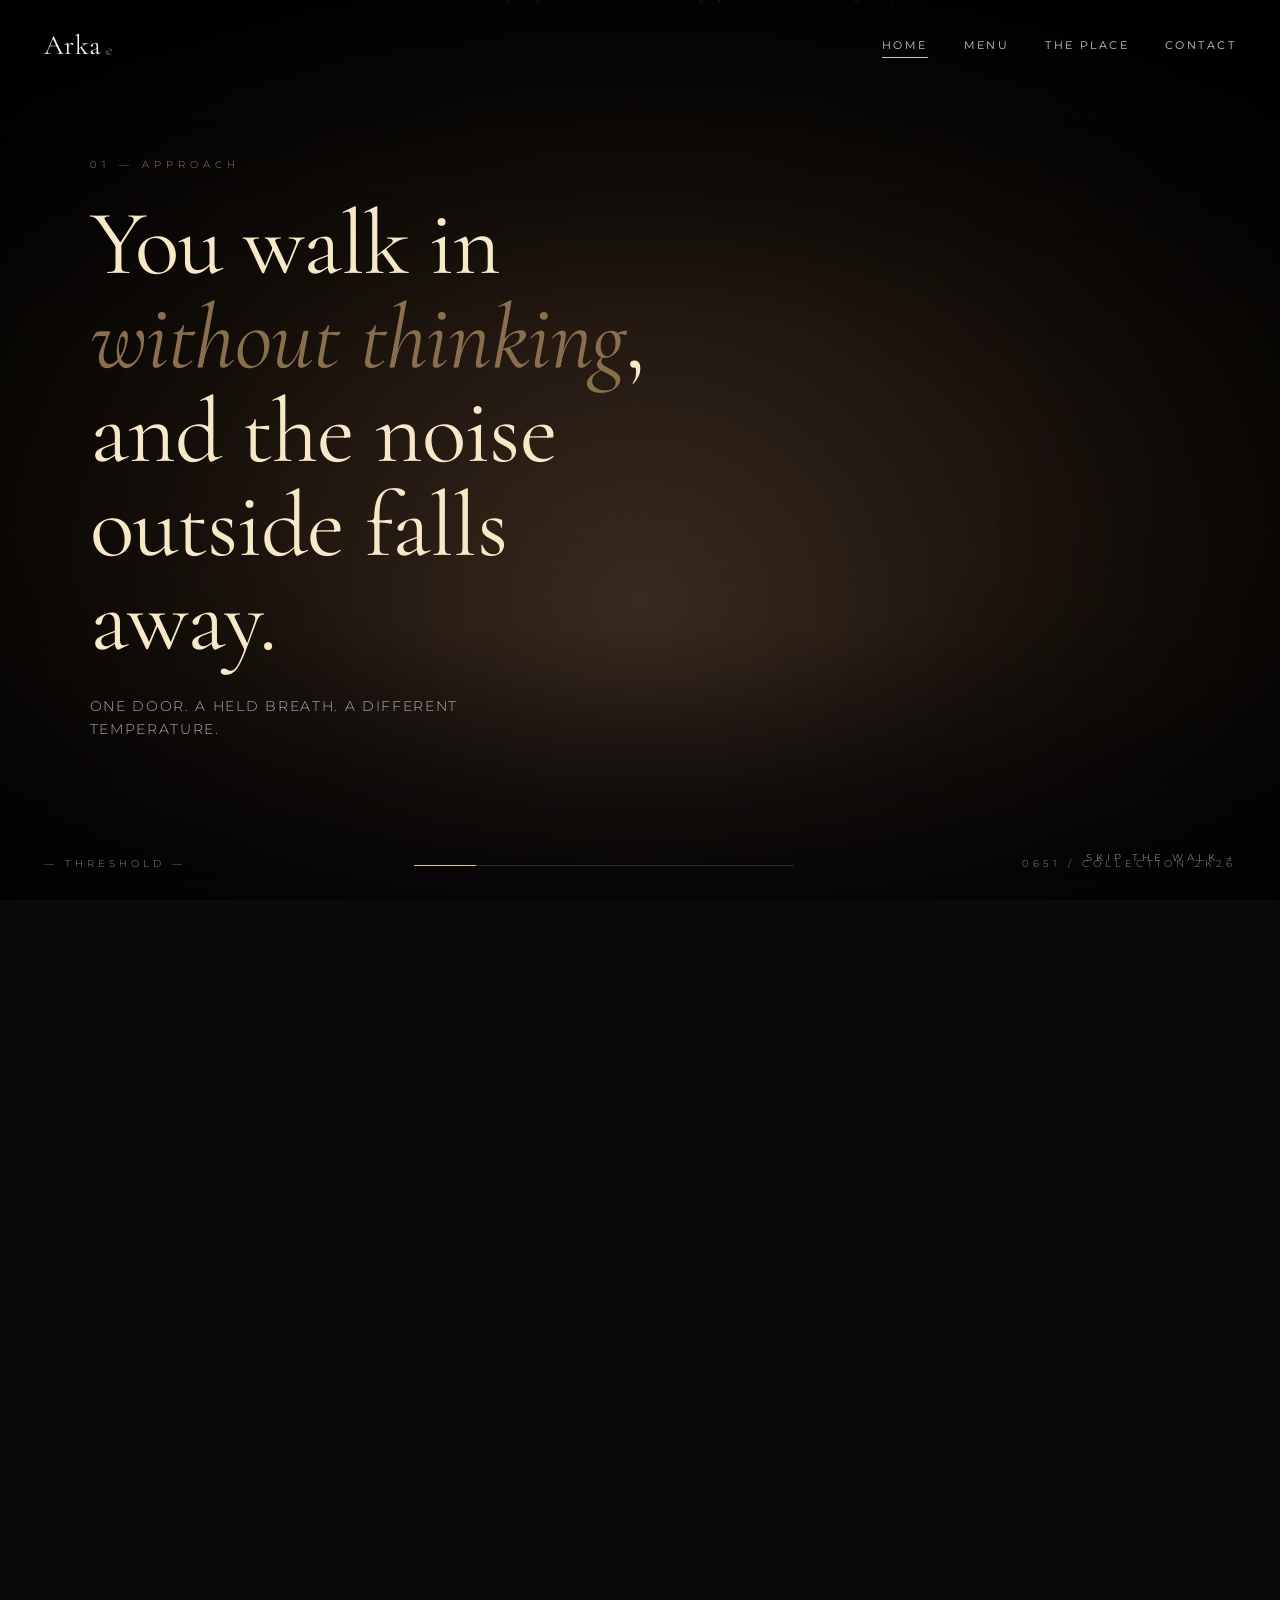
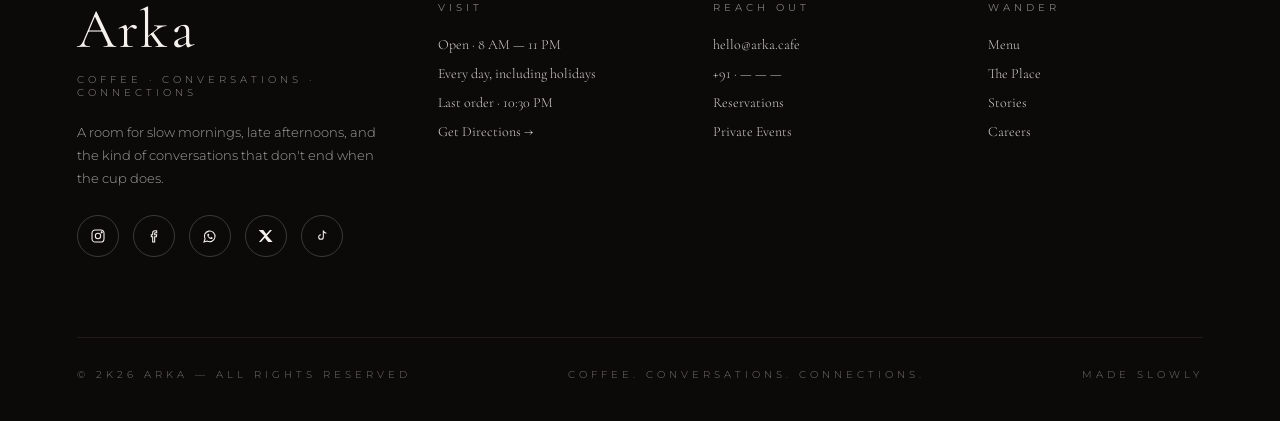
==== index.html @ 157d31a4 "Implement Arka site, fix menu nav overlap, add Liquid Glass to items - Drop in the four design pages" ====
<!doctype html>
<html lang="en">
<head>
<meta charset="utf-8" />
<meta name="viewport" content="width=device-width,initial-scale=1" />
<title>Arka — Coffee. Conversations. Connections.</title>
<link rel="stylesheet" href="styles.css" />
<style>
  /* ---------- Landing-specific ---------- */
  body { background: #0c0a09; cursor: default; }

  /* The walk. We use 700vh of scroll, sticky stage holds the camera */
  .walk-track { height: 700vh; position: relative; }
  .stage {
    position: sticky; top: 0;
    width: 100vw; height: 100vh;
    overflow: hidden;
    background: #07060a;
  }

  /* Layered backplates — depth-stacked images that translateZ on scroll */
  .scene {
    position: absolute;
    inset: 0;
    transform-style: preserve-3d;
    will-change: transform;
  }
  .layer {
    position: absolute;
    inset: 0;
    background-size: cover;
    background-position: center;
    background-repeat: no-repeat;
    will-change: transform, opacity, filter;
    z-index: 10;
  }

  /* Atmospheric depth fog — vignette overlay */
  .fog {
    position: absolute;
    inset: 0;
    pointer-events: none;
    background:
      radial-gradient(ellipse 80% 60% at 50% 55%, transparent 0%, transparent 35%, rgba(0,0,0,0.55) 75%, rgba(0,0,0,0.92) 100%),
      linear-gradient(180deg, rgba(7,6,10,0.4) 0%, transparent 30%, transparent 70%, rgba(7,6,10,0.7) 100%);
    z-index: 30;
  }
  .grain {
    position: absolute; inset: 0;
    pointer-events: none;
    opacity: 0.08;
    mix-blend-mode: overlay;
    background-image: url("data:image/svg+xml,%3Csvg viewBox='0 0 200 200' xmlns='http://www.w3.org/2000/svg'%3E%3Cfilter id='n'%3E%3CfeTurbulence type='fractalNoise' baseFrequency='0.9' /%3E%3C/filter%3E%3Crect width='100%25' height='100%25' filter='url(%23n)' /%3E%3C/svg%3E");
    z-index: 35;
  }

  /* Ambient particles (dust/embers) */
  .particles { position: absolute; inset: 0; pointer-events: none; z-index: 25; }
  .particle {
    position: absolute;
    width: 2px; height: 2px;
    border-radius: 50%;
    background: rgba(201,183,159,0.7);
    box-shadow: 0 0 6px rgba(201,183,159,0.5);
    animation: drift linear infinite;
  }
  @keyframes drift {
    0%   { transform: translate(0, 100vh) scale(.6); opacity: 0; }
    8%   { opacity: 0.7; }
    50%  { opacity: 0.9; }
    92%  { opacity: 0.6; }
    100% { transform: translate(40px, -120px) scale(.4); opacity: 0; }
  }

  /* Hero wordmark — big, fades on walk */
  .hero-mark {
    position: absolute;
    inset: 0;
    display: flex;
    flex-direction: column;
    align-items: center;
    justify-content: center;
    z-index: 50;
    pointer-events: none;
    mix-blend-mode: screen;
  }
  .hero-mark .symbol {
    font-family: 'Cormorant Garamond', serif;
    font-style: italic;
    font-size: clamp(120px, 22vw, 320px);
    line-height: 0.85;
    color: #f7e8c8;
    letter-spacing: -0.06em;
    position: relative;
    text-shadow: 0 0 60px rgba(247,232,200,0.25);
  }
  .hero-mark .symbol::after {
    content: '.';
    font-style: normal;
    font-size: 0.32em;
    position: absolute;
    right: -0.18em;
    bottom: 0.18em;
  }
  .hero-mark .word {
    margin-top: 12px;
    font-family: 'Cormorant Garamond', serif;
    font-size: clamp(64px, 12vw, 180px);
    line-height: 0.9;
    letter-spacing: 0.18em;
    color: #f7e8c8;
    font-weight: 400;
    text-shadow: 0 0 40px rgba(247,232,200,0.2);
  }
  .hero-mark .tag {
    margin-top: 30px;
    font-family: 'Montserrat', sans-serif;
    font-size: 11px;
    letter-spacing: 0.55em;
    color: rgba(247,232,200,0.75);
    text-transform: uppercase;
  }

  /* Step content (text overlays tied to scroll depth) */
  .step {
    position: absolute;
    inset: 0;
    display: flex;
    align-items: center;
    justify-content: center;
    z-index: 60;
    pointer-events: none;
    opacity: 0;
    transform: translateY(20px);
    transition: opacity 1s ease, transform 1s ease, filter 1s ease;
    filter: blur(8px);
    text-align: center;
    padding: 0 6vw;
  }
  .step.in {
    opacity: 1;
    transform: none;
    filter: blur(0);
  }
  .step .index {
    font-family: 'Montserrat', sans-serif;
    font-size: 10px;
    letter-spacing: 0.5em;
    color: rgba(201,183,159,0.7);
    text-transform: uppercase;
    margin-bottom: 26px;
  }
  .step h2 {
    font-family: 'Cormorant Garamond', serif;
    font-weight: 400;
    font-size: clamp(48px, 7.2vw, 110px);
    line-height: 1.02;
    letter-spacing: -0.01em;
    color: #f7e8c8;
    max-width: 16ch;
    text-wrap: pretty;
  }
  .step h2 em {
    font-style: italic;
    color: var(--bronze);
    font-weight: 400;
  }
  .step p {
    margin-top: 28px;
    font-family: 'Montserrat', sans-serif;
    font-weight: 300;
    font-size: 14px;
    line-height: 1.7;
    letter-spacing: 0.12em;
    color: rgba(245,242,237,0.7);
    max-width: 48ch;
    text-transform: uppercase;
  }

  /* Step alignments — give variety to break "centered slide" feeling */
  .step.left  { justify-content: flex-start; text-align: left; padding-left: 7vw; }
  .step.right { justify-content: flex-end; text-align: right; padding-right: 7vw; }
  .step.left .inner, .step.right .inner { max-width: 620px; }

  /* Side caption (depth marker, like camera HUD) */
  .hud {
    position: fixed;
    bottom: 30px;
    left: 44px;
    right: 44px;
    z-index: 90;
    display: flex;
    justify-content: space-between;
    align-items: flex-end;
    pointer-events: none;
    font-family: 'Montserrat', sans-serif;
    font-size: 10px;
    letter-spacing: 0.4em;
    color: rgba(245,242,237,0.55);
    text-transform: uppercase;
  }
  .hud .progress {
    width: 220px;
    height: 1px;
    background: rgba(245,242,237,0.15);
    position: relative;
    margin: 0 24px 4px;
    flex: 1;
    max-width: 380px;
  }
  .hud .progress::after {
    content: '';
    position: absolute;
    left: 0; top: 0; height: 1px;
    width: var(--p, 0%);
    background: rgba(247,232,200,0.85);
    transition: width .15s linear;
  }
  .hud .stage-label {
    transition: opacity .4s;
  }

  /* Scroll cue */
  .scroll-cue {
    position: absolute;
    bottom: 60px;
    left: 50%;
    transform: translateX(-50%);
    z-index: 70;
    text-align: center;
    font-family: 'Montserrat', sans-serif;
    font-size: 10px;
    letter-spacing: 0.45em;
    color: rgba(247,232,200,0.6);
    text-transform: uppercase;
    transition: opacity .6s;
  }
  .scroll-cue .line {
    width: 1px;
    height: 60px;
    background: linear-gradient(to bottom, transparent, rgba(247,232,200,0.7), transparent);
    margin: 12px auto 0;
    animation: cueDrift 2.6s ease-in-out infinite;
  }
  @keyframes cueDrift {
    0%, 100% { transform: translateY(0); opacity: 0.4; }
    50%      { transform: translateY(8px); opacity: 1; }
  }

  /* Final panel — appears after the walk completes */
  .arrival {
    position: absolute;
    inset: 0;
    z-index: 80;
    display: flex;
    align-items: center;
    justify-content: center;
    opacity: 0;
    pointer-events: none;
    transition: opacity 1.2s ease;
  }
  .arrival.in {
    opacity: 1;
    pointer-events: auto;
  }
  .arrival-card {
    width: min(92vw, 720px);
    padding: 56px 60px 52px;
    border-radius: 28px;
    color: var(--cream);
    text-align: center;
  }
  .arrival-card .eyebrow {
    font-family: 'Montserrat', sans-serif;
    font-size: 10px;
    letter-spacing: 0.5em;
    color: rgba(247,232,200,0.7);
    text-transform: uppercase;
  }
  .arrival-card h3 {
    font-family: 'Cormorant Garamond', serif;
    font-weight: 400;
    font-size: clamp(40px, 5vw, 64px);
    line-height: 1.05;
    letter-spacing: -0.01em;
    margin-top: 22px;
  }
  .arrival-card h3 em { font-style: italic; color: var(--sand); }
  .arrival-card p {
    margin-top: 22px;
    font-size: 13px;
    line-height: 1.85;
    letter-spacing: 0.06em;
    color: rgba(245,242,237,0.75);
    max-width: 44ch;
    margin-left: auto; margin-right: auto;
  }
  .arrival-actions {
    margin-top: 38px;
    display: flex;
    gap: 14px;
    justify-content: center;
    flex-wrap: wrap;
  }
  .btn {
    display: inline-flex;
    align-items: center;
    gap: 12px;
    padding: 16px 28px;
    border-radius: 999px;
    font-family: 'Montserrat', sans-serif;
    font-size: 11px;
    letter-spacing: 0.32em;
    text-transform: uppercase;
    cursor: pointer;
    border: 1px solid transparent;
    transition: all .35s ease;
  }
  .btn.solid {
    background: var(--cream);
    color: var(--ink);
  }
  .btn.solid:hover { background: #fff; transform: translateY(-1px); }
  .btn.ghost {
    background: transparent;
    color: var(--cream);
    border-color: rgba(245,242,237,0.3);
  }
  .btn.ghost:hover { border-color: var(--cream); background: rgba(255,255,255,0.05); }
  .btn .arrow {
    width: 14px; height: 14px;
    border-top: 1px solid currentColor;
    border-right: 1px solid currentColor;
    transform: rotate(45deg);
    margin-left: 4px;
    transition: transform .35s;
  }
  .btn:hover .arrow { transform: rotate(45deg) translate(2px, -2px); }

  /* Footer arrives below the walk */
  .arka-footer {
    background: #0c0a09;
    color: var(--cream);
    padding: 100px 6vw 40px;
    border-top: 1px solid rgba(245,242,237,0.08);
    position: relative;
    z-index: 1;
  }
  .footer-grid {
    display: grid;
    grid-template-columns: 1.4fr 1fr 1fr 1fr;
    gap: 60px;
    max-width: 1400px;
    margin: 0 auto;
  }
  .footer-grid h4 {
    font-family: 'Montserrat', sans-serif;
    font-size: 10px;
    letter-spacing: 0.4em;
    color: rgba(245,242,237,0.5);
    text-transform: uppercase;
    margin-bottom: 22px;
    font-weight: 400;
  }
  .footer-grid ul { list-style: none; }
  .footer-grid li { margin-bottom: 12px; font-size: 14px; font-family: 'Cormorant Garamond', serif; opacity: 0.85; }
  .footer-grid li a { transition: opacity .25s; }
  .footer-grid li a:hover { opacity: 0.6; }
  .footer-brand .logo {
    font-family: 'Cormorant Garamond', serif;
    font-size: 56px;
    line-height: 1;
    letter-spacing: 0.04em;
  }
  .footer-brand .tagline {
    margin-top: 16px;
    font-family: 'Montserrat', sans-serif;
    font-size: 10px;
    letter-spacing: 0.4em;
    color: rgba(245,242,237,0.55);
    text-transform: uppercase;
  }
  .footer-brand p {
    margin-top: 22px;
    font-size: 13px;
    line-height: 1.75;
    color: rgba(245,242,237,0.65);
    max-width: 36ch;
  }
  .socials {
    display: flex;
    gap: 14px;
    margin-top: 26px;
  }
  .social-btn {
    width: 42px; height: 42px;
    border-radius: 50%;
    border: 1px solid rgba(245,242,237,0.2);
    display: inline-flex;
    align-items: center;
    justify-content: center;
    transition: all .3s ease;
    color: var(--cream);
    cursor: pointer;
  }
  .social-btn:hover { border-color: var(--sand); color: var(--sand); transform: translateY(-2px); }
  .social-btn svg { width: 16px; height: 16px; }
  .footer-bottom {
    max-width: 1400px;
    margin: 80px auto 0;
    padding-top: 30px;
    border-top: 1px solid rgba(245,242,237,0.08);
    display: flex;
    justify-content: space-between;
    align-items: center;
    font-family: 'Montserrat', sans-serif;
    font-size: 10px;
    letter-spacing: 0.4em;
    color: rgba(245,242,237,0.45);
    text-transform: uppercase;
    flex-wrap: wrap;
    gap: 16px;
  }

  /* Skip walk button */
  .skip-walk {
    position: fixed;
    bottom: 28px;
    right: 32px;
    z-index: 95;
    font-family: 'Montserrat', sans-serif;
    font-size: 10px;
    letter-spacing: 0.4em;
    text-transform: uppercase;
    color: rgba(247,232,200,0.5);
    cursor: pointer;
    background: transparent;
    border: none;
    transition: color .3s;
    padding: 8px 12px;
  }
  .skip-walk:hover { color: var(--cream); }

  /* Image-on-scene treatment — desaturate slightly until "in focus" */
  .layer.deep   { filter: brightness(0.45) saturate(0.7) blur(1px); transform: scale(1.15); }
  .layer.mid    { filter: brightness(0.55) saturate(0.8); transform: scale(1.08); }
  .layer.near   { filter: brightness(0.7) saturate(0.9);  }

  /* "Walking" sway — tiny continuous camera bob */
  @keyframes walk-bob {
    0%, 100% { transform: translate3d(0, 0, 0) rotateZ(0); }
    25%      { transform: translate3d(-3px, -1.5px, 0) rotateZ(0.12deg); }
    50%      { transform: translate3d(0, -3px, 0) rotateZ(0); }
    75%      { transform: translate3d(3px, -1.5px, 0) rotateZ(-0.12deg); }
  }
  .stage-inner {
    position: absolute;
    inset: 0;
    animation: walk-bob 5.2s ease-in-out infinite;
    will-change: transform;
  }

  @media (max-width: 720px) {
    .footer-grid { grid-template-columns: 1fr 1fr; }
    .arka-nav { padding: 22px 24px; }
    .arka-nav .links { display: none; }
    .hud { left: 24px; right: 24px; }
  }
</style>
</head>
<body>

<!-- ============ NAV ============ -->
<nav class="arka-nav">
  <a href="index.html" class="wordmark">
    <span class="serif">Arka</span><sup>©</sup>
  </a>
  <div class="links">
    <a href="index.html" class="active">Home</a>
    <a href="menu.html">Menu</a>
    <a href="the-place.html">The Place</a>
    <a href="#contact">Contact</a>
  </div>
</nav>

<!-- ============ THE WALK ============ -->
<div class="walk-track" id="walkTrack">
  <div class="stage" id="stage">
    <div class="stage-inner">

      <!-- Scenes are layered backdrops; each fades in at its scroll range -->
      <div class="scene" id="scenes">
        <!-- Scene 1: dim entrance — out the window, dusk/nightfall -->
        <div class="layer deep" data-scene="0" style="background-image: linear-gradient(180deg, #0a0807 0%, #1a1410 60%, #2a1d14 100%);"></div>
        <!-- Scene 2: doorway / threshold -->
        <div class="layer mid" data-scene="1" data-img="threshold" style="background: radial-gradient(ellipse at 50% 65%, #6b4a30 0%, #3d2818 35%, #150d08 75%, #07050a 100%);"></div>
        <!-- Scene 3: interior — tables and chairs (reused brand image style) -->
        <div class="layer near" data-scene="2" data-img="interior" style="background: radial-gradient(ellipse at 35% 50%, #c9a37a 0%, #8a6f4e 25%, #3a2a1c 60%, #100a08 100%);"></div>
        <!-- Scene 4: at the bar — coffee grinder / barista -->
        <div class="layer near" data-scene="3" data-img="bar" style="background: radial-gradient(ellipse at 55% 55%, #d4a87a 0%, #7a5a38 22%, #2a1d12 55%, #08060a 100%);"></div>
        <!-- Scene 5: the cup — close-up -->
        <div class="layer near" data-scene="4" data-img="cup" style="background: radial-gradient(circle at 50% 55%, #f7e8c8 0%, #c9a37a 8%, #6b4a30 22%, #1a120c 55%, #07050a 100%);"></div>
        <!-- Scene 6: the rest — quiet moment, plant light -->
        <div class="layer near" data-scene="5" data-img="rest" style="background: radial-gradient(ellipse at 70% 40%, #c9b79f 0%, #8a6f4e 18%, #2f2a27 50%, #0c0a09 100%);"></div>
      </div>

      <!-- Particles -->
      <div class="particles" id="particles"></div>

      <!-- Fog overlay -->
      <div class="fog"></div>
      <div class="grain"></div>

      <!-- HERO -->
      <div class="hero-mark" id="hero">
        <div class="symbol serif" aria-hidden="true">A<span style="font-style:normal">r</span>ka</div>
        <div class="tag">Coffee · Conversations · Connections</div>
      </div>

      <!-- Walk steps — content tied to scroll depth -->
      <div class="step left" data-step="1">
        <div class="inner">
          <div class="index">01 — Approach</div>
          <h2>You walk in <em>without thinking</em>, and the noise outside falls away.</h2>
          <p>One door. A held breath. A different temperature.</p>
        </div>
      </div>

      <div class="step" data-step="2">
        <div class="inner">
          <div class="index">02 — Inside</div>
          <h2>A room <em>built for slowness</em> — wood, plant-light, soft chairs.</h2>
          <p>No queue energy. No hurry. Just somewhere to sit.</p>
        </div>
      </div>

      <div class="step right" data-step="3">
        <div class="inner">
          <div class="index">03 — At the Bar</div>
          <h2>Beans ground <em>this morning</em>. Water at the right temperature. A barista who notices.</h2>
          <p>Single origin. House blend. Whatever you take it like.</p>
        </div>
      </div>

      <div class="step" data-step="4">
        <div class="inner">
          <div class="index">04 — The Cup</div>
          <h2>The first sip is <em>quieter</em> than you expected.</h2>
          <p>That's the point.</p>
        </div>
      </div>

      <div class="step left" data-step="5">
        <div class="inner">
          <div class="index">05 — Stay a While</div>
          <h2>Read something. Talk to someone. <em>Or don't.</em></h2>
          <p>You'll know when it's time to go.</p>
        </div>
      </div>

      <!-- Arrival panel — appears at end of walk -->
      <div class="arrival" id="arrival">
        <div class="arrival-card liquid-glass">
          <div class="eyebrow">— You've Arrived —</div>
          <h3>Welcome to <em>Arka</em>.</h3>
          <p>You can sit anywhere. The menu is simple, the coffee is honest, and the conversation is yours.</p>
          <div class="arrival-actions">
            <a href="menu.html" class="btn solid">Open the Menu <span class="arrow"></span></a>
            <a href="welcome.html" class="btn ghost">Read More <span class="arrow"></span></a>
          </div>
        </div>
      </div>

      <!-- HUD: depth, distance walked -->
      <div class="hud">
        <div class="stage-label" id="hudLabel">— PROLOGUE —</div>
        <div class="progress" id="hudProgress"></div>
        <div>0651 / Collection 2K26</div>
      </div>

      <!-- Scroll cue (only at very start) -->
      <div class="scroll-cue" id="scrollCue">
        Scroll to walk in
        <div class="line"></div>
      </div>

    </div>
  </div>
</div>

<button class="skip-walk" id="skipWalk">Skip the Walk →</button>

<!-- ============ FOOTER ============ -->
<footer class="arka-footer" id="contact">
  <div class="footer-grid">
    <div class="footer-brand">
      <div class="logo serif">Arka</div>
      <div class="tagline">Coffee · Conversations · Connections</div>
      <p>A room for slow mornings, late afternoons, and the kind of conversations that don't end when the cup does.</p>
      <div class="socials">
        <a href="#" class="social-btn" aria-label="Instagram">
          <svg viewBox="0 0 24 24" fill="none" stroke="currentColor" stroke-width="1.6"><rect x="3" y="3" width="18" height="18" rx="5"/><circle cx="12" cy="12" r="4"/><circle cx="17.5" cy="6.5" r="0.8" fill="currentColor"/></svg>
        </a>
        <a href="#" class="social-btn" aria-label="Facebook">
          <svg viewBox="0 0 24 24" fill="none" stroke="currentColor" stroke-width="1.6"><path d="M14 7h2V4h-2.5C11.6 4 10 5.6 10 7.5V10H8v3h2v8h3v-8h2.5l.5-3H13V8c0-.6.4-1 1-1z"/></svg>
        </a>
        <a href="#" class="social-btn" aria-label="WhatsApp">
          <svg viewBox="0 0 24 24" fill="none" stroke="currentColor" stroke-width="1.6"><path d="M3 21l1.6-4.5a8 8 0 1 1 3 3L3 21z"/><path d="M9 11c.5 1.5 2 3 3.5 3.5l1.5-1 2 1c0 1-.5 2-2 2-3 0-6-3-6-6 0-1.5 1-2 2-2l1 2-1 1.5z" fill="currentColor" stroke="none"/></svg>
        </a>
        <a href="#" class="social-btn" aria-label="X / Twitter">
          <svg viewBox="0 0 24 24" fill="currentColor"><path d="M18 3h3l-7.5 8.6L22 21h-6.8l-5-6.5L4.5 21H1.5l8-9.2L1 3h6.9l4.5 6 5.6-6z"/></svg>
        </a>
        <a href="#" class="social-btn" aria-label="TikTok">
          <svg viewBox="0 0 24 24" fill="none" stroke="currentColor" stroke-width="1.6"><path d="M14 4v9.5a3.5 3.5 0 1 1-3.5-3.5"/><path d="M14 4c.5 2 2 3.5 4.5 4"/></svg>
        </a>
      </div>
    </div>

    <div>
      <h4>Visit</h4>
      <ul>
        <li>Open · 8 AM — 11 PM</li>
        <li>Every day, including holidays</li>
        <li>Last order · 10:30 PM</li>
        <li><a href="#">Get Directions →</a></li>
      </ul>
    </div>

    <div>
      <h4>Reach Out</h4>
      <ul>
        <li><a href="#">hello@arka.cafe</a></li>
        <li><a href="#">+91 · — — —</a></li>
        <li><a href="#">Reservations</a></li>
        <li><a href="#">Private Events</a></li>
      </ul>
    </div>

    <div>
      <h4>Wander</h4>
      <ul>
        <li><a href="menu.html">Menu</a></li>
        <li><a href="the-place.html">The Place</a></li>
        <li><a href="#">Stories</a></li>
        <li><a href="#">Careers</a></li>
      </ul>
    </div>
  </div>

  <div class="footer-bottom">
    <div>© 2K26 Arka — All rights reserved</div>
    <div>Coffee. Conversations. Connections.</div>
    <div>Made slowly</div>
  </div>
</footer>

<script>
  // Swallow harmless ResizeObserver loop warning
  window.addEventListener('error', (e) => {
    if (e.message && e.message.includes('ResizeObserver loop')) {
      e.stopImmediatePropagation();
      e.preventDefault();
    }
  });

  /* ============ The Walk Engine ============ */

  // Cinematic CSS scenes (always render, no network)
  const SCENE_GRADS = {
    threshold: 'radial-gradient(ellipse at 50% 65%, #6b4a30 0%, #3d2818 35%, #150d08 75%, #07050a 100%)',
    interior:  'radial-gradient(ellipse at 35% 50%, #c9a37a 0%, #8a6f4e 25%, #3a2a1c 60%, #100a08 100%), linear-gradient(180deg, #1a120c 0%, #2a1c12 100%)',
    bar:       'radial-gradient(ellipse at 55% 55%, #d4a87a 0%, #7a5a38 22%, #2a1d12 55%, #08060a 100%)',
    cup:       'radial-gradient(circle at 50% 55%, #f7e8c8 0%, #c9a37a 8%, #6b4a30 22%, #1a120c 55%, #07050a 100%)',
    rest:      'radial-gradient(ellipse at 70% 40%, #c9b79f 0%, #8a6f4e 18%, #2f2a27 50%, #0c0a09 100%)',
  };

  document.querySelectorAll('.layer[data-img]').forEach(el => {
    const k = el.dataset.img;
    if (SCENE_GRADS[k] && !el.style.background) {
      el.style.background = SCENE_GRADS[k];
    }
  });

  // Particles
  const particles = document.getElementById('particles');
  for (let i = 0; i < 30; i++) {
    const p = document.createElement('div');
    p.className = 'particle';
    p.style.left = Math.random() * 100 + '%';
    p.style.animationDuration = (12 + Math.random() * 18) + 's';
    p.style.animationDelay = (-Math.random() * 30) + 's';
    p.style.opacity = (0.4 + Math.random() * 0.6);
    p.style.transform = `scale(${0.5 + Math.random() * 1.4})`;
    particles.appendChild(p);
  }

  // Walk
  const track = document.getElementById('walkTrack');
  const heroMark = document.getElementById('hero');
  const scrollCue = document.getElementById('scrollCue');
  const arrival = document.getElementById('arrival');
  const layers = [...document.querySelectorAll('.layer')];
  const steps = [...document.querySelectorAll('.step')];
  const hudLabel = document.getElementById('hudLabel');
  const hudProgress = document.getElementById('hudProgress');

  // Each layer is a depth slice. We want one to dominate per scroll range.
  // Ranges in [0..1] of total walk progress.
  const layerRanges = [
    [0.00, 0.18], // 0
    [0.05, 0.30], // 1
    [0.20, 0.45], // 2
    [0.40, 0.65], // 3
    [0.60, 0.82], // 4
    [0.78, 1.00], // 5
  ];
  const stepRanges = [
    [0.04, 0.18], // 1
    [0.20, 0.34], // 2
    [0.40, 0.54], // 3
    [0.58, 0.70], // 4
    [0.74, 0.88], // 5
  ];
  const stageLabels = [
    [0.00, 0.10, '— PROLOGUE —'],
    [0.10, 0.30, '— THRESHOLD —'],
    [0.30, 0.55, '— THE ROOM —'],
    [0.55, 0.74, '— THE BAR —'],
    [0.74, 0.92, '— THE CUP —'],
    [0.92, 1.01, '— ARRIVAL —'],
  ];

  function smoothstep(a, b, t) {
    if (b === a) return 0;
    const x = Math.max(0, Math.min(1, (t - a) / (b - a)));
    return x * x * (3 - 2 * x);
  }

  // Inertia: keep an interpolated progress that lags real scroll
  let realP = 0, smoothP = 0;
  function onScroll() {
    const trackRect = track.getBoundingClientRect();
    const total = trackRect.height - window.innerHeight;
    const scrolled = -trackRect.top;
    realP = Math.max(0, Math.min(1, scrolled / total));
  }
  window.addEventListener('scroll', onScroll, { passive: true });
  onScroll();

  function loop() {
    smoothP += (realP - smoothP) * 0.085; // inertia
    render(smoothP);
    requestAnimationFrame(loop);
  }

  function render(p) {
    // Hero fades out as walk begins
    const heroOp = 1 - smoothstep(0.0, 0.06, p);
    heroMark.style.opacity = heroOp;
    heroMark.style.transform = `translateY(${-p * 60}px) scale(${1 - p * 0.06})`;
    if (scrollCue) scrollCue.style.opacity = heroOp;

    // Scene crossfade: each layer's opacity peaks within its range
    layers.forEach((el, i) => {
      const [a, b] = layerRanges[i];
      let op = 0;
      if (p >= a && p <= b) {
        const mid = (a + b) / 2;
        const half = (b - a) / 2;
        const d = Math.abs(p - mid) / half;
        op = 1 - d * d; // peak in middle
      }
      // Forward zoom — layer scales up as we "walk past" it
      const localT = Math.max(0, Math.min(1, (p - a) / (b - a)));
      const scale = 1.02 + localT * 0.18;
      el.style.opacity = Math.max(0, op);
      el.style.transform = `scale(${scale})`;
    });

    // Steps in/out
    steps.forEach((el, i) => {
      const [a, b] = stepRanges[i];
      const visible = (p >= a - 0.01 && p <= b + 0.01);
      el.classList.toggle('in', visible);
    });

    // HUD
    hudProgress.style.setProperty('--p', (p * 100) + '%');
    const stage = stageLabels.find(([a, b]) => p >= a && p < b);
    if (stage) hudLabel.textContent = stage[2];

    // Arrival
    arrival.classList.toggle('in', p > 0.92);
  }

  loop();

  // Skip
  document.getElementById('skipWalk').addEventListener('click', () => {
    const dest = track.offsetTop + track.offsetHeight - window.innerHeight - 1;
    window.scrollTo({ top: dest, behavior: 'smooth' });
  });

  // Char reveal on hero text (fancy)
  function splitChars(el) {
    const text = el.textContent;
    el.textContent = '';
    [...text].forEach((ch, i) => {
      const s = document.createElement('span');
      s.className = 'reveal-char';
      s.textContent = ch === ' ' ? '\u00A0' : ch;
      s.style.transitionDelay = (i * 40) + 'ms';
      el.appendChild(s);
      requestAnimationFrame(() => requestAnimationFrame(() => s.classList.add('in')));
    });
  }
  // (kept simple; characters reveal on load via CSS transition delays)
</script>

</body>
</html>
---- styles.css ----
/* Arka — shared styles */
@import url('https://fonts.googleapis.com/css2?family=Cormorant+Garamond:ital,wght@0,300;0,400;0,500;0,600;0,700;1,300;1,400;1,500;1,600&family=Montserrat:wght@200;300;400;500;600;700&display=swap');

:root {
  --ink: #1A1A1A;
  --espresso: #2F2A27;
  --bronze: #8A6F4E;
  --sand: #C9B79F;
  --cream: #F5F2ED;
  --paper: #EDE6DA;
  --whisper: #FAF7F1;
}

* { box-sizing: border-box; margin: 0; padding: 0; }

html, body {
  background: var(--ink);
  color: var(--cream);
  font-family: 'Montserrat', sans-serif;
  font-weight: 300;
  -webkit-font-smoothing: antialiased;
  -moz-osx-font-smoothing: grayscale;
}
html { overflow-x: hidden; }

body {
  min-height: 100vh;
}

.serif { font-family: 'Cormorant Garamond', serif; font-weight: 400; }
.sans { font-family: 'Montserrat', sans-serif; }

a { color: inherit; text-decoration: none; }

/* Custom scrollbar — minimal */
::-webkit-scrollbar { width: 6px; height: 6px; }
::-webkit-scrollbar-track { background: rgba(0,0,0,0.4); }
::-webkit-scrollbar-thumb { background: rgba(201,183,159,0.3); border-radius: 3px; }
::-webkit-scrollbar-thumb:hover { background: rgba(201,183,159,0.5); }

/* Liquid glass — dark variant (terminal panel, dark arrival cards) */
.liquid-glass {
  background: rgba(0, 0, 0, 0.4);
  background-blend-mode: luminosity;
  backdrop-filter: blur(12px) saturate(1.2);
  -webkit-backdrop-filter: blur(12px) saturate(1.2);
  border: none;
  box-shadow: inset 0 1px 1px rgba(255, 255, 255, 0.1);
  position: relative;
  overflow: hidden;
}
.liquid-glass::before {
  content: '';
  position: absolute;
  inset: 0;
  border-radius: inherit;
  padding: 1.4px;
  background: linear-gradient(180deg,
    rgba(255,255,255,0.3) 0%, rgba(255,255,255,0.1) 20%,
    rgba(255,255,255,0) 40%, rgba(255,255,255,0) 60%,
    rgba(255,255,255,0.1) 80%, rgba(255,255,255,0.3) 100%);
  -webkit-mask: linear-gradient(#fff 0 0) content-box, linear-gradient(#fff 0 0);
  -webkit-mask-composite: xor;
  mask-composite: exclude;
  pointer-events: none;
}

/* Liquid glass — paper variant (light pages: menu items, paper cards).
   Uses two CSS vars --gx / --gy (0..100) for a pointer-following specular highlight,
   defaulting to a top-left lit glass look. */
.liquid-glass--paper {
  --gx: 30%;
  --gy: 18%;
  position: relative;
  overflow: hidden;
  background:
    radial-gradient(180% 140% at var(--gx) var(--gy),
      rgba(255,255,255,0.55) 0%,
      rgba(255,255,255,0.18) 28%,
      rgba(255,255,255,0.10) 55%,
      rgba(255,250,243,0.22) 100%),
    linear-gradient(135deg,
      rgba(255,255,255,0.42) 0%,
      rgba(255,253,247,0.18) 45%,
      rgba(255,255,255,0.34) 100%);
  background-blend-mode: screen, normal;
  backdrop-filter: blur(20px) saturate(180%);
  -webkit-backdrop-filter: blur(20px) saturate(180%);
  box-shadow:
    inset 0 1px 0 rgba(255,255,255,0.85),
    inset 0 -8px 22px -10px rgba(74,46,28,0.10),
    0 1px 2px rgba(74,46,28,0.05),
    0 14px 34px -16px rgba(74,46,28,0.22);
  transition: transform .4s cubic-bezier(.2,.6,.2,1),
              box-shadow .4s cubic-bezier(.2,.6,.2,1),
              background .35s ease;
}
/* Rotational rim — bright top, bronze-tinted bottom */
.liquid-glass--paper::before {
  content: '';
  position: absolute;
  inset: 0;
  border-radius: inherit;
  padding: 1px;
  background: linear-gradient(170deg,
    rgba(255,255,255,0.92) 0%,
    rgba(255,255,255,0.40) 22%,
    rgba(255,255,255,0.05) 50%,
    rgba(138,111,78,0.18) 78%,
    rgba(138,111,78,0.42) 100%);
  -webkit-mask: linear-gradient(#000 0 0) content-box, linear-gradient(#000 0 0);
  -webkit-mask-composite: xor;
          mask-composite: exclude;
  pointer-events: none;
  z-index: 2;
}
/* Soft elliptical specular sheen — follows --gx/--gy when set by JS */
.liquid-glass--paper::after {
  content: '';
  position: absolute;
  inset: 0;
  border-radius: inherit;
  background:
    radial-gradient(60% 40% at var(--gx) var(--gy),
      rgba(255,255,255,0.55) 0%,
      rgba(255,255,255,0.18) 35%,
      rgba(255,255,255,0) 70%);
  mix-blend-mode: screen;
  pointer-events: none;
  opacity: 0.85;
  transition: opacity .35s ease;
  z-index: 1;
}
.liquid-glass--paper:hover {
  transform: translateY(-2px);
  box-shadow:
    inset 0 1px 0 rgba(255,255,255,1),
    inset 0 -10px 26px -10px rgba(74,46,28,0.14),
    0 2px 5px rgba(74,46,28,0.07),
    0 22px 44px -16px rgba(74,46,28,0.32);
}
.liquid-glass--paper:hover::after { opacity: 1; }

@media (prefers-reduced-motion: reduce) {
  .liquid-glass--paper { transition: none; }
  .liquid-glass--paper:hover { transform: none; }
}

/* Common nav */
.arka-nav {
  position: fixed;
  top: 0; left: 0; right: 0;
  z-index: 100;
  display: flex;
  justify-content: space-between;
  align-items: center;
  padding: 28px 44px;
  pointer-events: none;
  mix-blend-mode: difference;
}
.arka-nav > * { pointer-events: auto; }
.arka-nav .wordmark {
  font-family: 'Cormorant Garamond', serif;
  font-size: 28px;
  letter-spacing: 0.01em;
  color: var(--cream);
  display: flex;
  align-items: baseline;
  gap: 4px;
}
.arka-nav .wordmark sup {
  font-size: 11px;
  letter-spacing: 0;
  opacity: 0.7;
}
.arka-nav .links {
  display: flex;
  gap: 36px;
  font-family: 'Montserrat', sans-serif;
  font-size: 11px;
  letter-spacing: 0.22em;
  text-transform: uppercase;
  font-weight: 400;
  color: var(--cream);
}
.arka-nav .links a {
  position: relative;
  padding: 8px 0;
  opacity: 0.85;
  transition: opacity .3s;
}
.arka-nav .links a:hover { opacity: 1; }
.arka-nav .links a.active::after {
  content: '';
  position: absolute;
  left: 0; right: 0; bottom: 2px;
  height: 1px;
  background: currentColor;
}

/* Logo mark — used across pages */
.arka-mark {
  display: inline-block;
  font-family: 'Cormorant Garamond', serif;
  font-style: italic;
  font-size: 30px;
  line-height: 1;
  letter-spacing: -0.05em;
  position: relative;
}
.arka-mark::after {
  content: '.';
  position: absolute;
  right: -6px;
  bottom: 0;
  font-size: 30px;
  font-style: normal;
}

/* Reveal */
.reveal-char {
  display: inline-block;
  opacity: 0;
  transform: translateY(0.4em);
  transition: opacity 0.9s cubic-bezier(.2,.6,.2,1), transform 0.9s cubic-bezier(.2,.6,.2,1);
}
.reveal-char.in { opacity: 1; transform: none; }
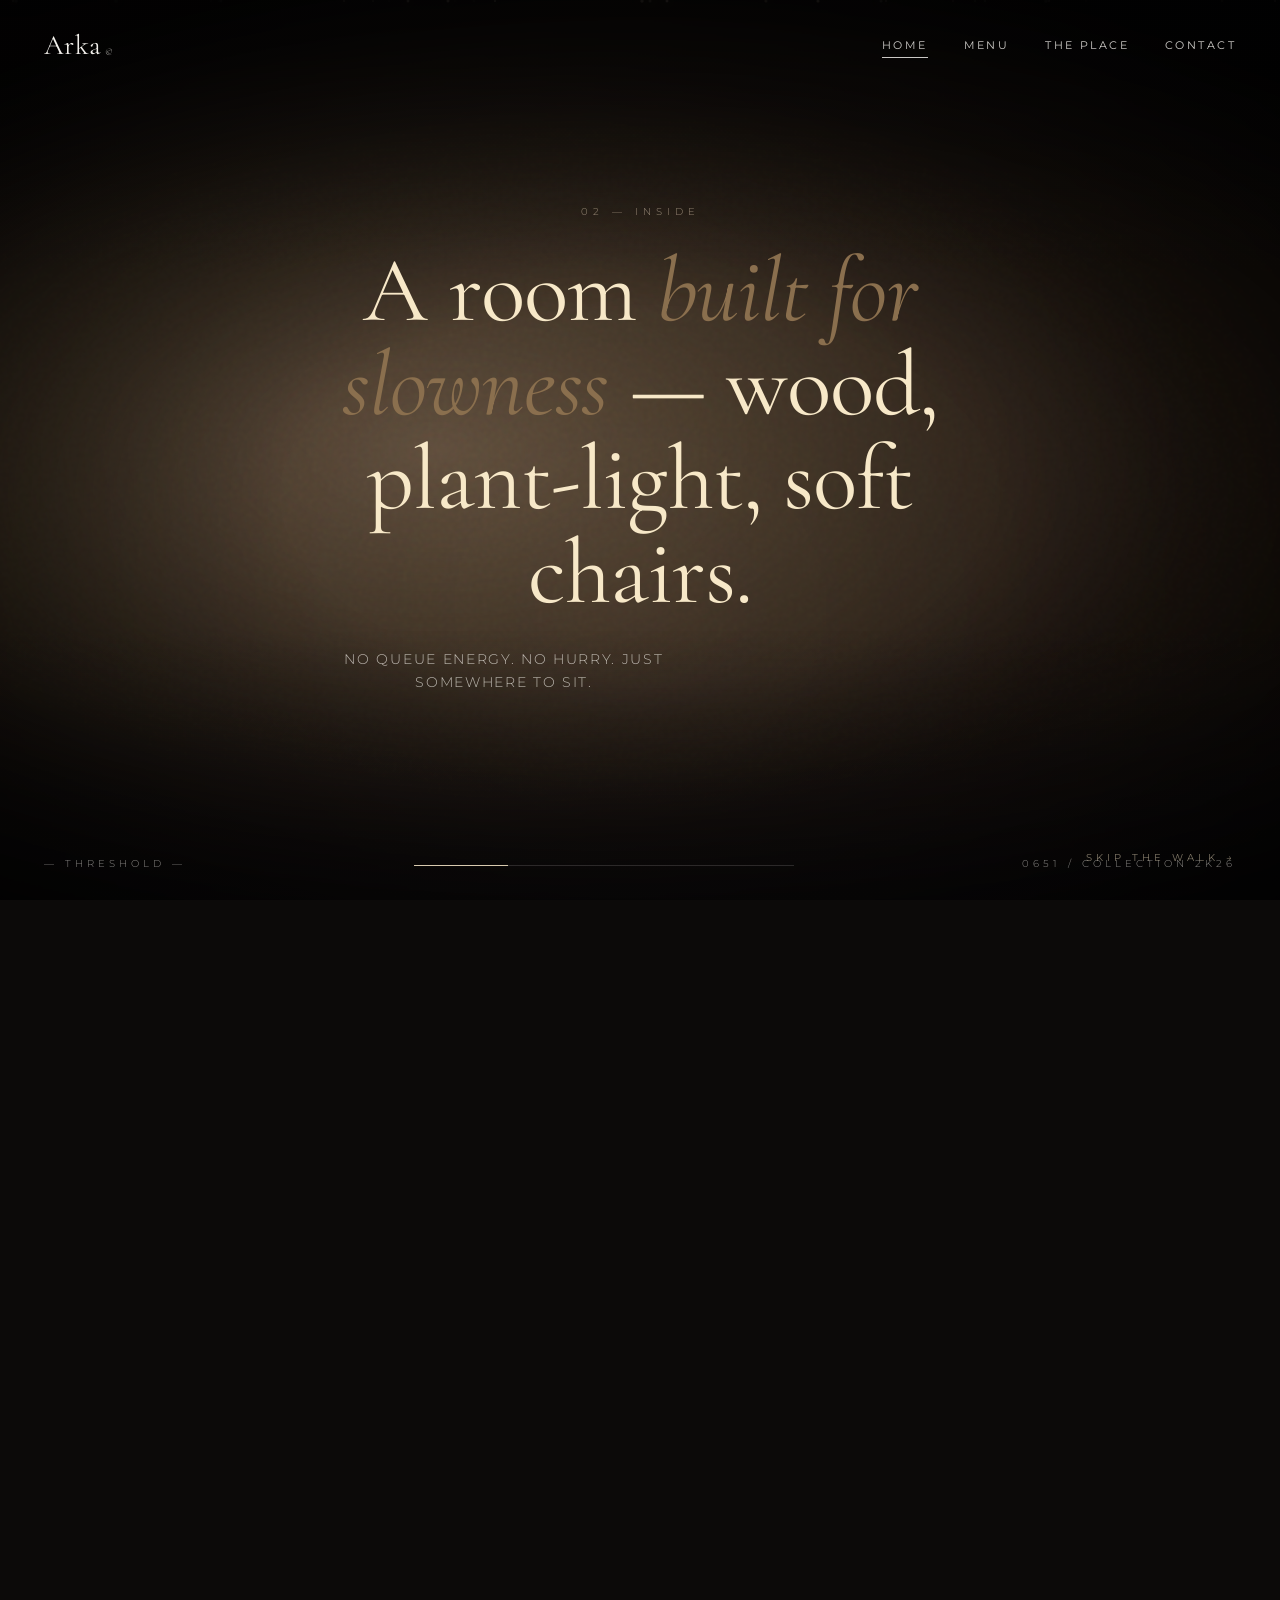
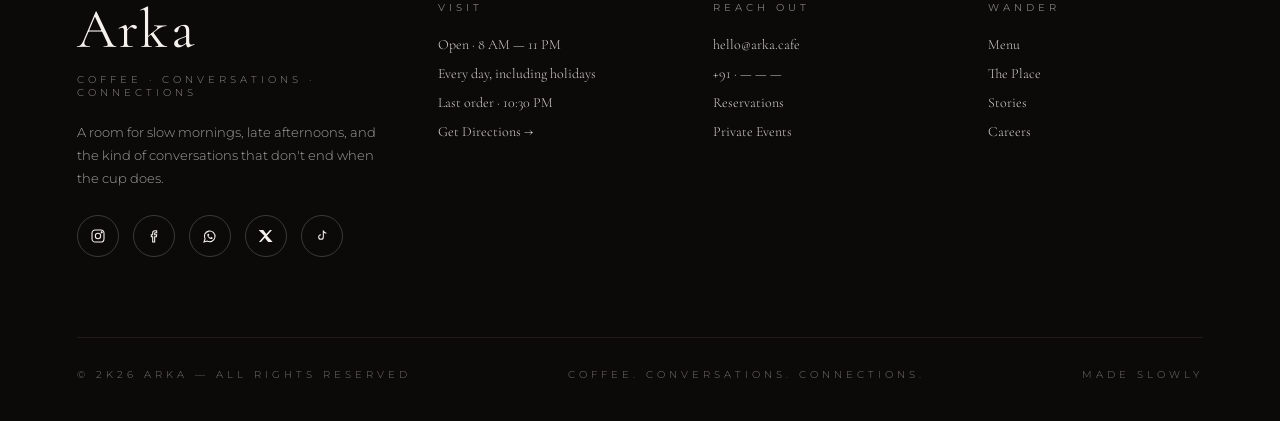
==== commit 3b333cc3: "Route Read More to the-place.html, delete welcome.html, fix bean cursor on iPad - index.html arrival" ====
--- a/index.html
+++ b/index.html
@@ -566,7 +566,7 @@
           <p>You can sit anywhere. The menu is simple, the coffee is honest, and the conversation is yours.</p>
           <div class="arrival-actions">
             <a href="menu.html" class="btn solid">Open the Menu <span class="arrow"></span></a>
-            <a href="welcome.html" class="btn ghost">Read More <span class="arrow"></span></a>
+            <a href="the-place.html" class="btn ghost">Read More <span class="arrow"></span></a>
           </div>
         </div>
       </div>
